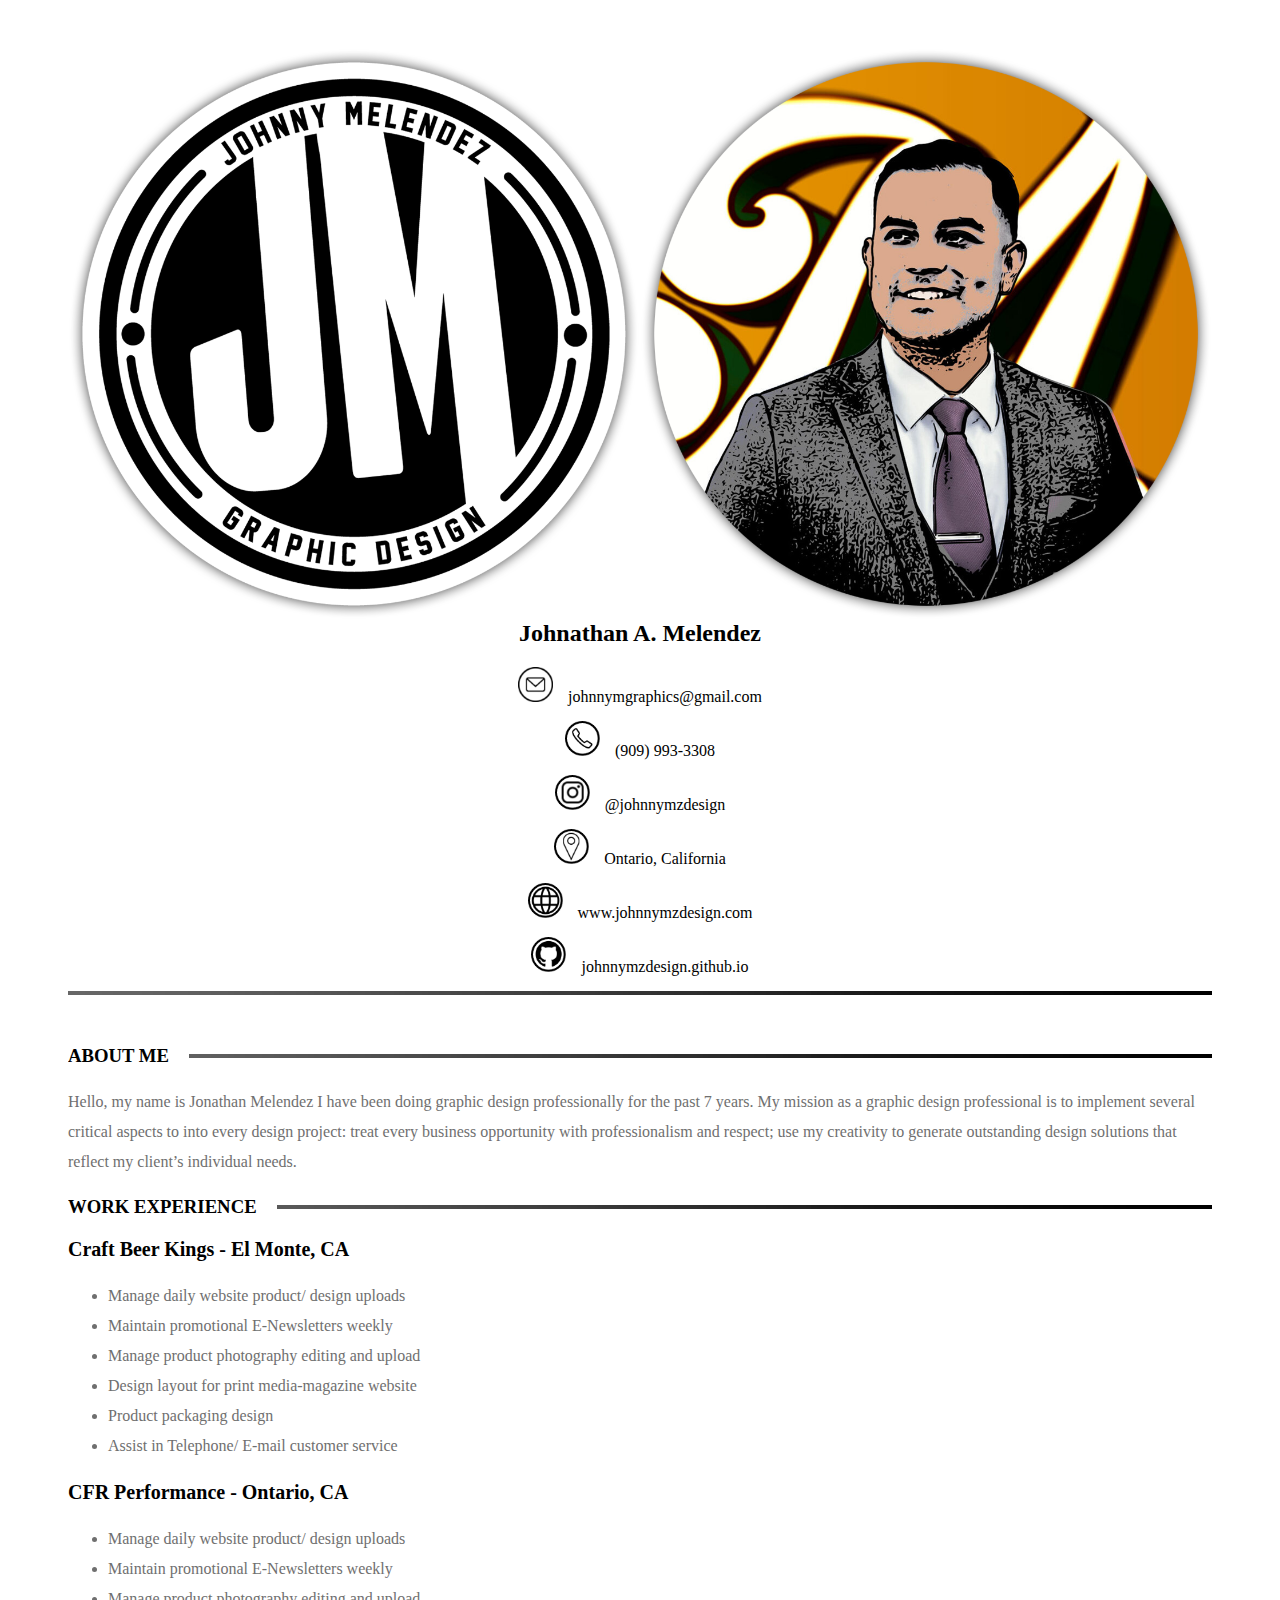
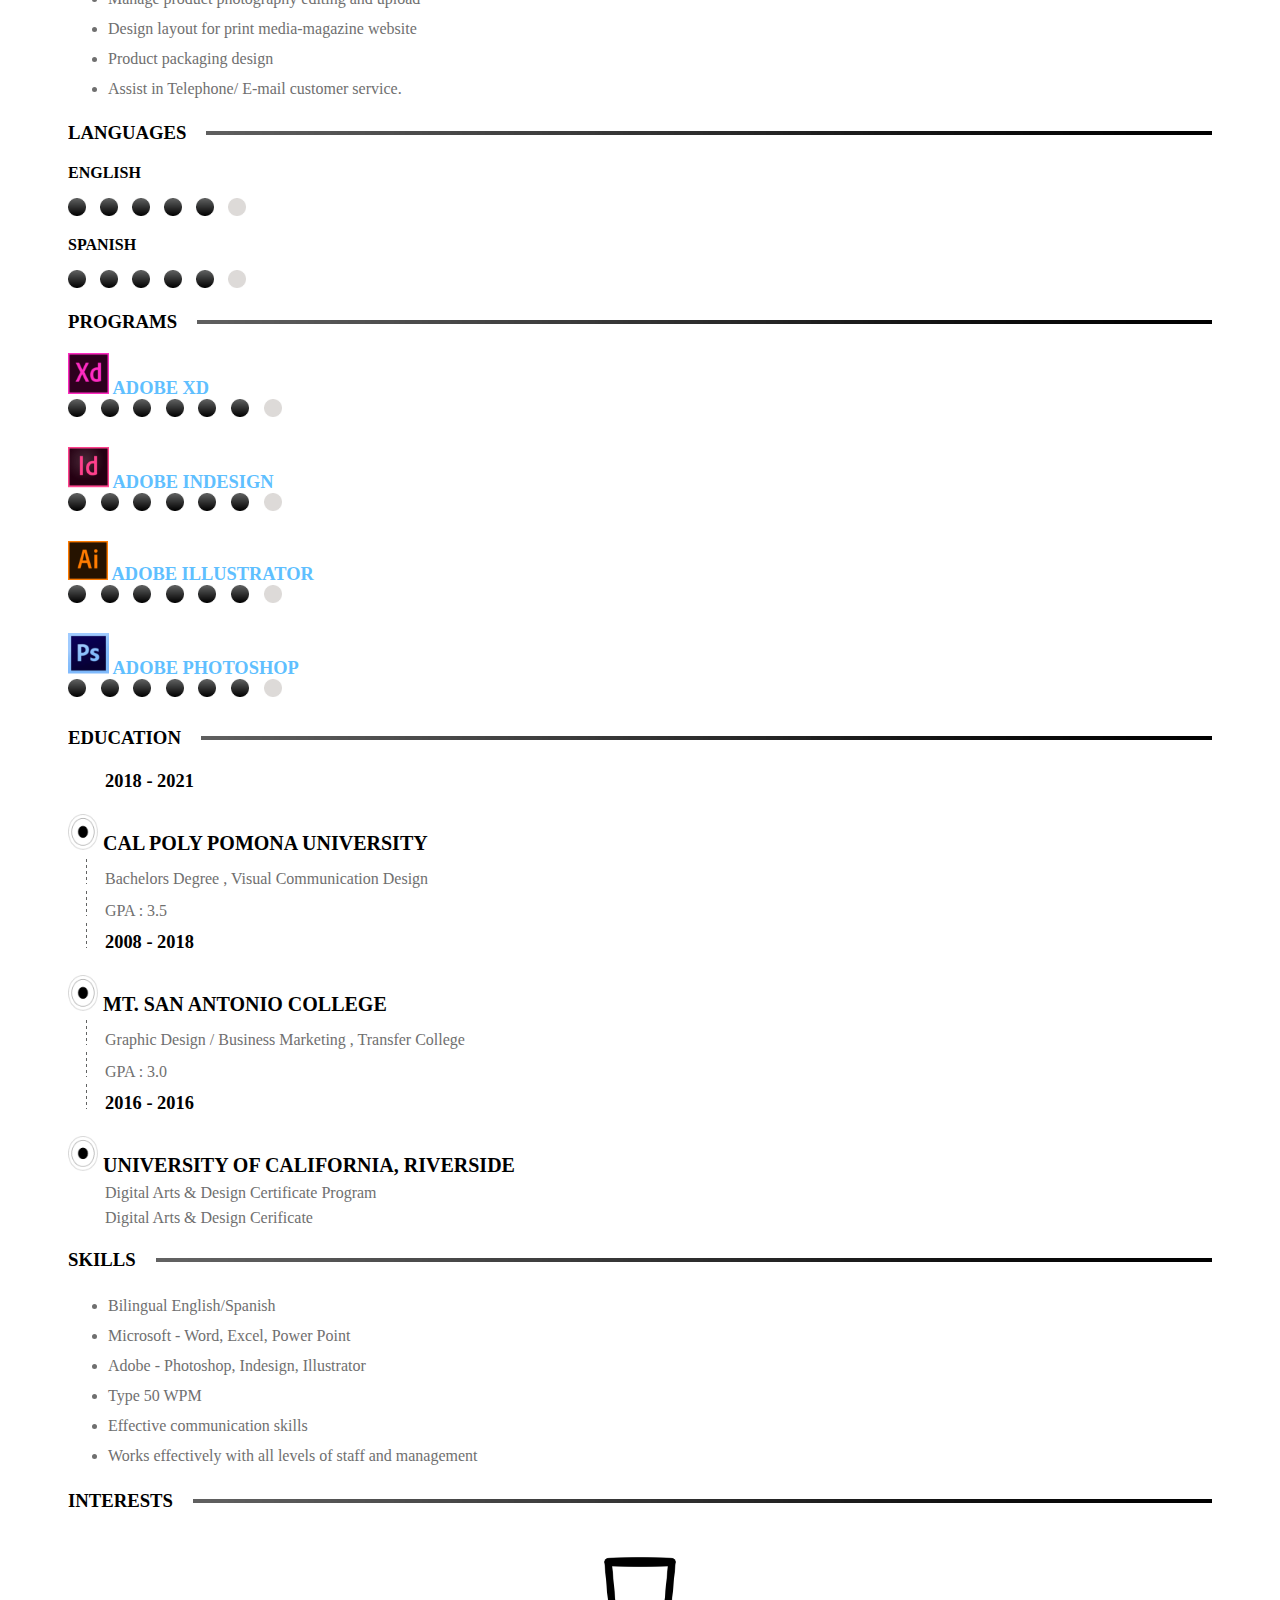
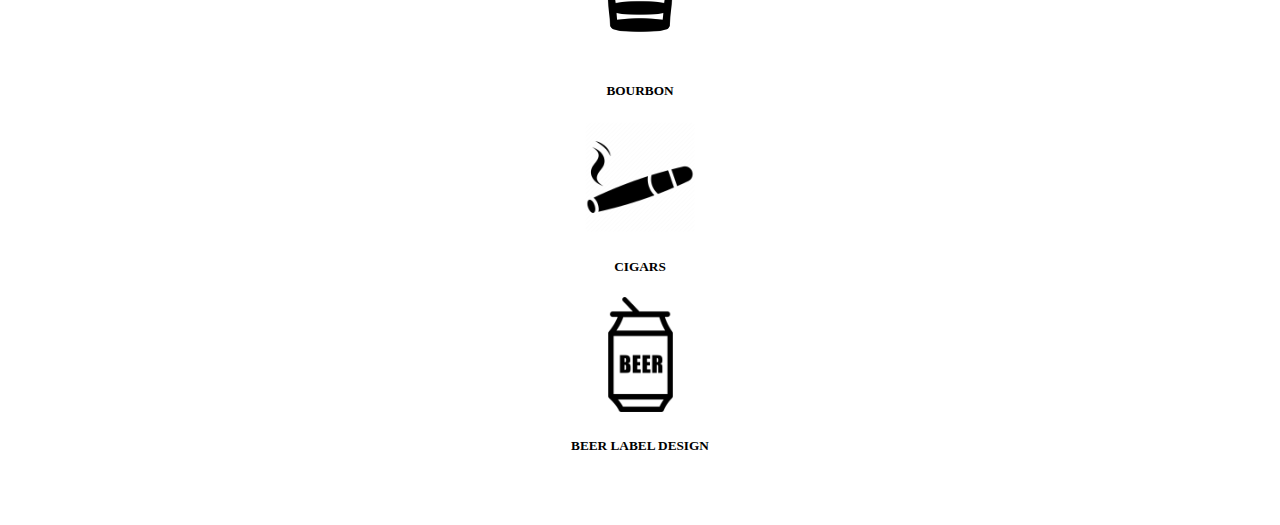
==== index.html @ 9c1ae42e "new resume page" ====
<!doctype html>
<html lang="en">
  <head>
    <!-- Meta Tags as recommended in Bootstrap's site -->
    <meta charset="utf-8">
    <meta name="viewport" content="width=device-width, initial-scale=1, shrink-to-fit=no">
	
    <link rel="stylesheet" type="text/css" href="assets/css/jm-resume.css">

    <!-- Bootstrap CSS -->
    <link
		rel="stylesheet"
		href="https://cdn.jsdelivr.net/npm/bootstrap@4.5.3/dist/css/bootstrap.min.css"
		integrity="sha384-TX8t27EcRE3e/ihU7zmQxVncDAy5uIKz4rEkgIXeMed4M0jlfIDPvg6uqKI2xXr2"
		crossorigin="anonymous">

    <title>Johnny Melendez Resume</title>
  </head>
  <body>
		<div class="container">
			<div class="row">
				<div class="col-sm-4 offset-sm-4">
					<img class="profileImage" src="assets/images/jm-logo.png">
					<img class="profileImage" src="assets/images/jm-art.png">
				</div>
			</div>
			
			<div class="row">
				<div class="col-sm-12">
					<h1 class="myName">Johnathan A. Melendez</h1>
				</div>
			</div>
			
			<div class="row">
				<div class="col-lg-4 contact">
					<img src="assets/images/email-icon.png"><a href="mailto:johnnymgraphics@gmail.com" target="_blank">johnnymgraphics@gmail.com</a>
				</div>
				<div class="col-lg-4 contact">
					<img src="assets/images/phone-icon.png"><a href="tel:9099933308">(909) 993-3308</a>
				</div>
				<div class="col-lg-4 contact">
					<img src="assets/images/ig-icon.png"><a href="https://www.instagram.com/johnnymzdesign" target="_blank">@johnnymzdesign</a>
				</div>
			</div>
			
			<div class="row">
				<div class="col-lg-4 contact">
					<img src="assets/images/location-icon.png">Ontario, California
				</div>
				<div class="col-lg-4 contact">
					<img src="assets/images/web-icon.png"><a href="https://www.johnnymzdesign.com" target="_blank">www.johnnymzdesign.com</a>
				</div>
				<div class="col-lg-4 contact">
					<img src="assets/images/github-icon.png"><a href="https://johnnymzdesign.github.io" target="_blank">johnnymzdesign.github.io</a>
				</div>
			</div>
			
			<div class="fullSeparator">&nbsp;</div>
			
			<div class="row">
				<div class="col-md-6">
					<div>
						<h3><span>ABOUT ME</span></h3>
						<p class="aboutMe">Hello, my name is Jonathan Melendez I have been doing graphic design professionally for the past 7 years. My mission as a graphic design professional is to implement several critical aspects to into every design project: treat every business opportunity with professionalism and respect; use my creativity to generate outstanding design solutions that reflect my client’s individual needs.</p>
					</div>
					<div>
						<h3><span>WORK EXPERIENCE</span></h3>
						<p class="workplace">Craft Beer Kings - El Monte, CA</p>
						<ul class="standardList">
							<li>Manage daily website product/ design uploads</li>
							<li>Maintain promotional E-Newsletters weekly</li>
							<li>Manage product photography editing and upload</li>
							<li>Design layout for print media-magazine website</li>
							<li>Product packaging design</li>
							<li>Assist in Telephone/ E-mail customer service</li>
						</ul>
						<p class="workplace">CFR Performance - Ontario, CA</p>
						<ul class="standardList">
							<li>Manage daily website product/ design uploads</li>
							<li>Maintain promotional E-Newsletters weekly</li>
							<li>Manage product photography editing and upload</li>
							<li>Design layout for print media-magazine website</li>
							<li>Product packaging design</li>
							<li>Assist in Telephone/ E-mail customer service.</li>
						</ul>
					</div>
					<div>
						<h3><span>LANGUAGES</span></h3>
						<div class="row">
							<div class="col-lg-6">
								<p><b>ENGLISH</b></p>
							</div>
							<div class="col-lg-6">
								<p class="rating">
									<img src="assets/images/black-dot.png">
									<img src="assets/images/black-dot.png">
									<img src="assets/images/black-dot.png">
									<img src="assets/images/black-dot.png">
									<img src="assets/images/black-dot.png">
									<img src="assets/images/grey-dot.png">
								</p>
							</div>
						</div>
						<div class="row">
							<div class="col-lg-6">
								<p><b>SPANISH</b></p>
							</div>
							<div class="col-lg-6">
								<p class="rating">
									<img src="assets/images/black-dot.png">
									<img src="assets/images/black-dot.png">
									<img src="assets/images/black-dot.png">
									<img src="assets/images/black-dot.png">
									<img src="assets/images/black-dot.png">
									<img src="assets/images/grey-dot.png">
								</p>
							</div>
						</div>
					</div>
				</div>
				<div class="col-md-6">
					<div>
						<h3><span>PROGRAMS</span></h3>
						
						<div class="row">
							<div class="col-xl-6 program">
								<div>
									<img src="assets/images/xd-icon.png"> ADOBE XD
								</div>
								<div class="rating">
									<img src="assets/images/black-dot.png">
									<img src="assets/images/black-dot.png">
									<img src="assets/images/black-dot.png">
									<img src="assets/images/black-dot.png">
									<img src="assets/images/black-dot.png">
									<img src="assets/images/black-dot.png">
									<img src="assets/images/grey-dot.png">
								</div>
							</div>
							<div class="col-xl-6 program">
								<div>
									<img src="assets/images/id-icon.png"> ADOBE INDESIGN
								</div>
								<div class="rating">
									<img src="assets/images/black-dot.png">
									<img src="assets/images/black-dot.png">
									<img src="assets/images/black-dot.png">
									<img src="assets/images/black-dot.png">
									<img src="assets/images/black-dot.png">
									<img src="assets/images/black-dot.png">
									<img src="assets/images/grey-dot.png">
								</div>
							</div>
						</div>
						<div class="row">
							<div class="col-xl-6 program">
								<div>
									<img src="assets/images/ai-icon.png"> ADOBE ILLUSTRATOR
								</div>
								<div class="rating">
									<img src="assets/images/black-dot.png">
									<img src="assets/images/black-dot.png">
									<img src="assets/images/black-dot.png">
									<img src="assets/images/black-dot.png">
									<img src="assets/images/black-dot.png">
									<img src="assets/images/black-dot.png">
									<img src="assets/images/grey-dot.png">
								</div>
							</div>
							<div class="col-xl-6 program">
								<div>
									<img src="assets/images/ps-icon.png"> ADOBE PHOTOSHOP
								</div>
								<div class="rating">
									<img src="assets/images/black-dot.png">
									<img src="assets/images/black-dot.png">
									<img src="assets/images/black-dot.png">
									<img src="assets/images/black-dot.png">
									<img src="assets/images/black-dot.png">
									<img src="assets/images/black-dot.png">
									<img src="assets/images/grey-dot.png">
								</div>
							</div>
						</div>
					</div>
					<div>
						<h3><span>EDUCATION</span></h3>
						<div class="year">2018 - 2021</div>
						<p class="college"><img src="assets/images/bullet-icon.png"> CAL POLY POMONA UNIVERSITY</p>
						<p class="description"><img src="assets/images/line-grid-sm-icon.png">Bachelors Degree , Visual Communication Design</p>
						<p class="description"><img src="assets/images/line-grid-sm-icon.png">GPA : 3.5</p>
						<div class="year"><img src="assets/images/line-grid-sm-icon.png">2008 - 2018</div>
						<p class="college"><img src="assets/images/bullet-icon.png"> MT. SAN ANTONIO COLLEGE</p>
						<p class="description"><img src="assets/images/line-grid-sm-icon.png">Graphic Design / Business Marketing , Transfer College</p>
						<p class="description"><img src="assets/images/line-grid-sm-icon.png">GPA : 3.0</p>
						<div class="year"><img src="assets/images/line-grid-sm-icon.png">2016 - 2016</div>
						<p class="college"><img src="assets/images/bullet-icon.png"> UNIVERSITY OF CALIFORNIA, RIVERSIDE</p>
						<p class="description">Digital Arts & Design Certificate Program<br>Digital Arts & Design Cerificate</p>
					</div>
					<div>
						<h3><span>SKILLS</span></h3>
						<ul class="standardList">
							<li>Bilingual English/Spanish</li>
							<li>Microsoft - Word, Excel, Power Point</li>
							<li>Adobe - Photoshop, Indesign, Illustrator</li>
							<li>Type 50 WPM</li>
							<li>Effective communication skills</li>
							<li>Works effectively with all levels of staff and management</li>
						</ul>
					</div>
					<div>
						<h3><span>INTERESTS</span></h3>
						<div class="row">
							<div class="col-md-4 interest">
								<img src="assets/images/glass-icon.png">
								<h5>BOURBON</h5>
							</div>
							<div class="col-md-4 interest">
								<img src="assets/images/cigar-icon.png">
								<h5>CIGARS</h5>
							</div>
							<div class="col-md-4 interest">
								<img src="assets/images/beer-icon.png">
								<h5>BEER LABEL DESIGN</h5>
							</div>
						</div>
					</div>
				</div>
			</div>
		</div>
	</body>
</html>
---- assets/css/jm-resume.css ----
.container {
	padding: 40px 60px 40px 60px !important;
}

.profileImage {
	width: 50%;
	height: auto;

	float: left;
}

.myName {
	text-align: center;
	font-size: 1.5em;

	margin-top: 20px;
	margin-bottom: 20px;
}

.contact {
	margin-bottom: 15px;
	
	text-align: center;
	white-space: nowrap;
}

.contact img {
	width: 35px;
	height: 35px;

	margin-right: 15px;
}

.contact a, .contact a:hover {
	color: black;

	text-align: center;
	text-decoration: none;
}

.fullSeparator {
	background-image: url('../images/separator.jpg');
	background-size: 100% 100%;

	width: 100%;
	height: 4px;
	
	margin-top: 15px;
	margin-bottom: 50px;
}

h3 {
	background-image: url('../images/separator.jpg');
	background-repeat: no-repeat;
	background-size: 100% 4px;
	background-position: center center;
	
	overflow: hidden;
	margin-bottom: 20px !important;
}

h3 span{
	background-color: white;
	padding-right: 20px;
}

.aboutMe {
	color: #6f6f6f;
	line-height: 30px;
}

.workplace {
	font-weight: bold;
	font-size: 1.25em;
}

.standardList {
	color: #6f6f6f;
	line-height: 30px;
}

.program {
	color: #5fbfff;
	
	font-size: 1.15em;
	font-weight: bold;
	
	margin-bottom: 25px;
}

.rating img {
	width: 18px;
	height: 18px;
	
	margin-right: 10px;
}

.college {
	font-size: 1.25em;
	font-weight: bold;
}

.college img {
	width: 30px;
	height: auto;
}

.description {
	color: #6f6f6f;
	
	line-height: 25px;
	
	margin-top: -1rem;
}

.description:last-of-type {
	padding-left: 37px;
}

.year {
	font-size: 1.15em;
	font-weight: bold;
	
	line-height: 25px;

	margin-top: -1rem;
}

.year:first-of-type {
	padding-left: 37px;

	margin-top: 1rem;
}

.interest {
	text-align: center;
}
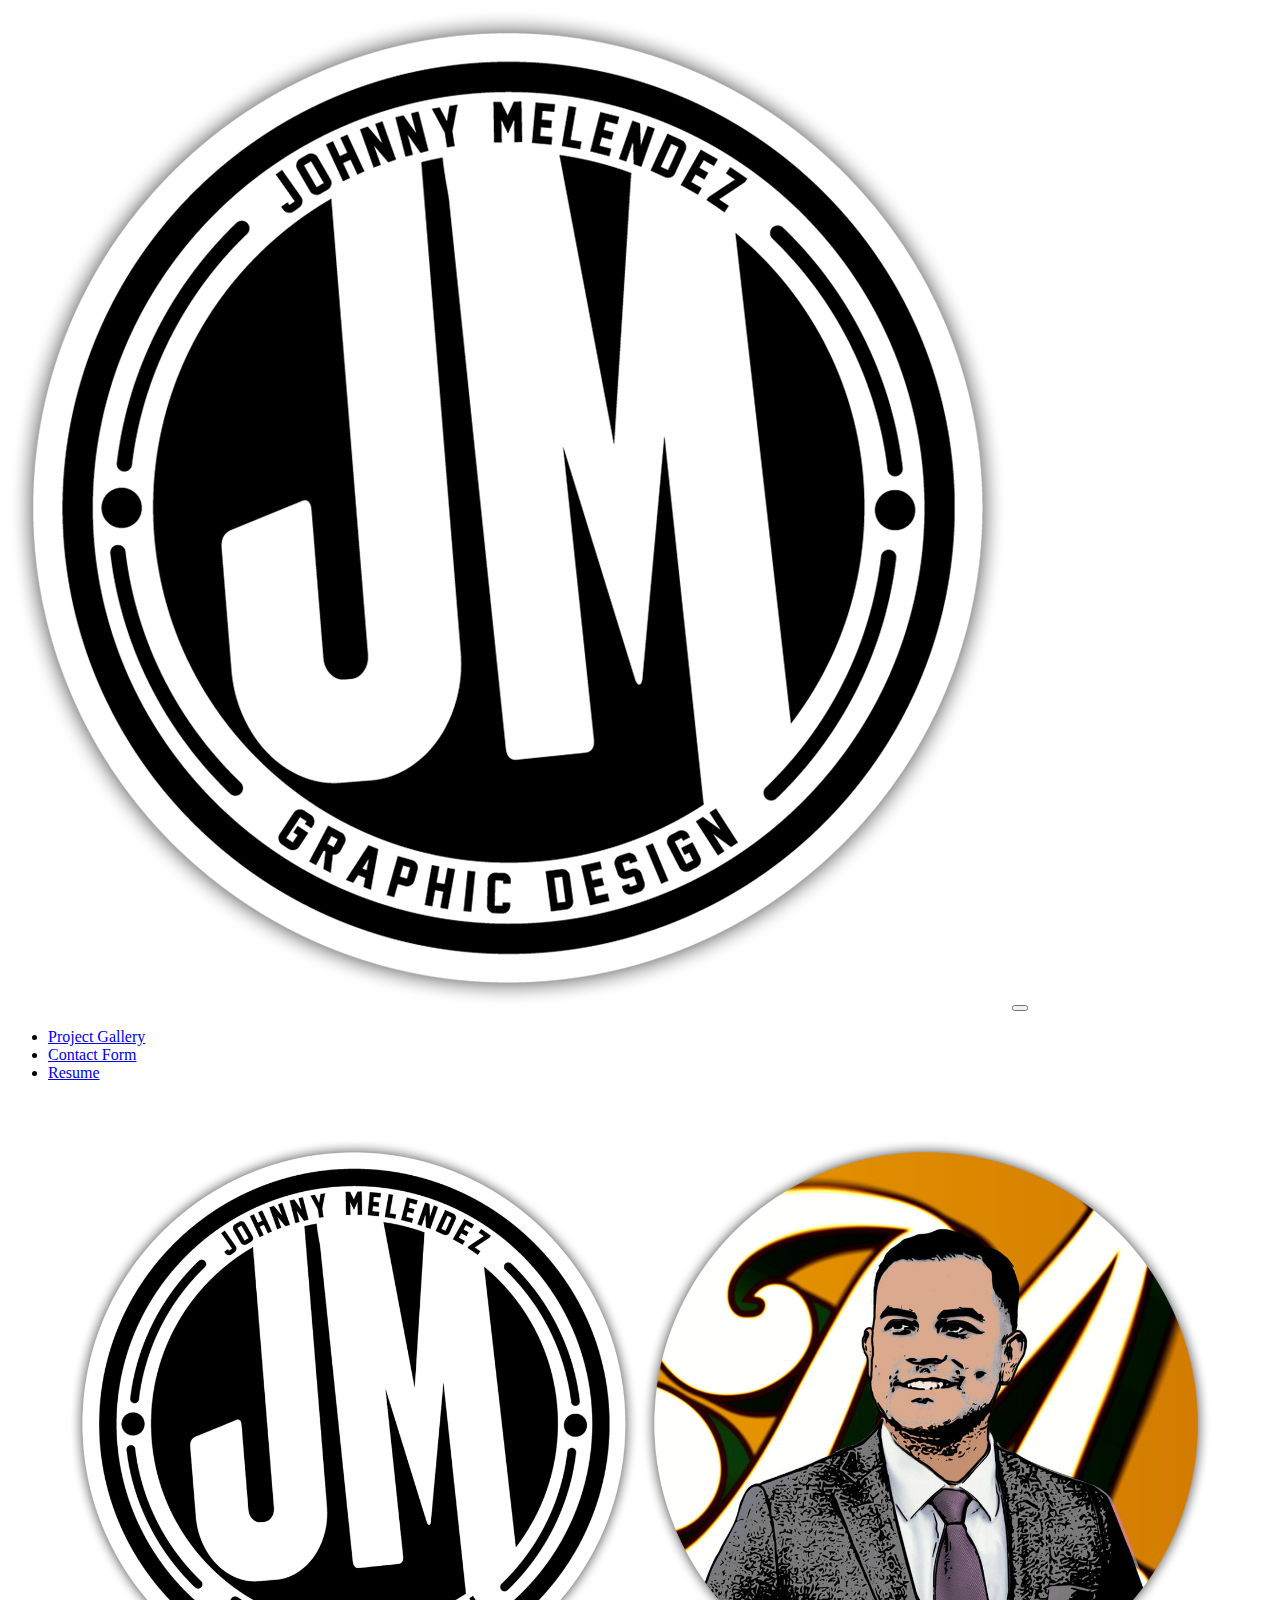
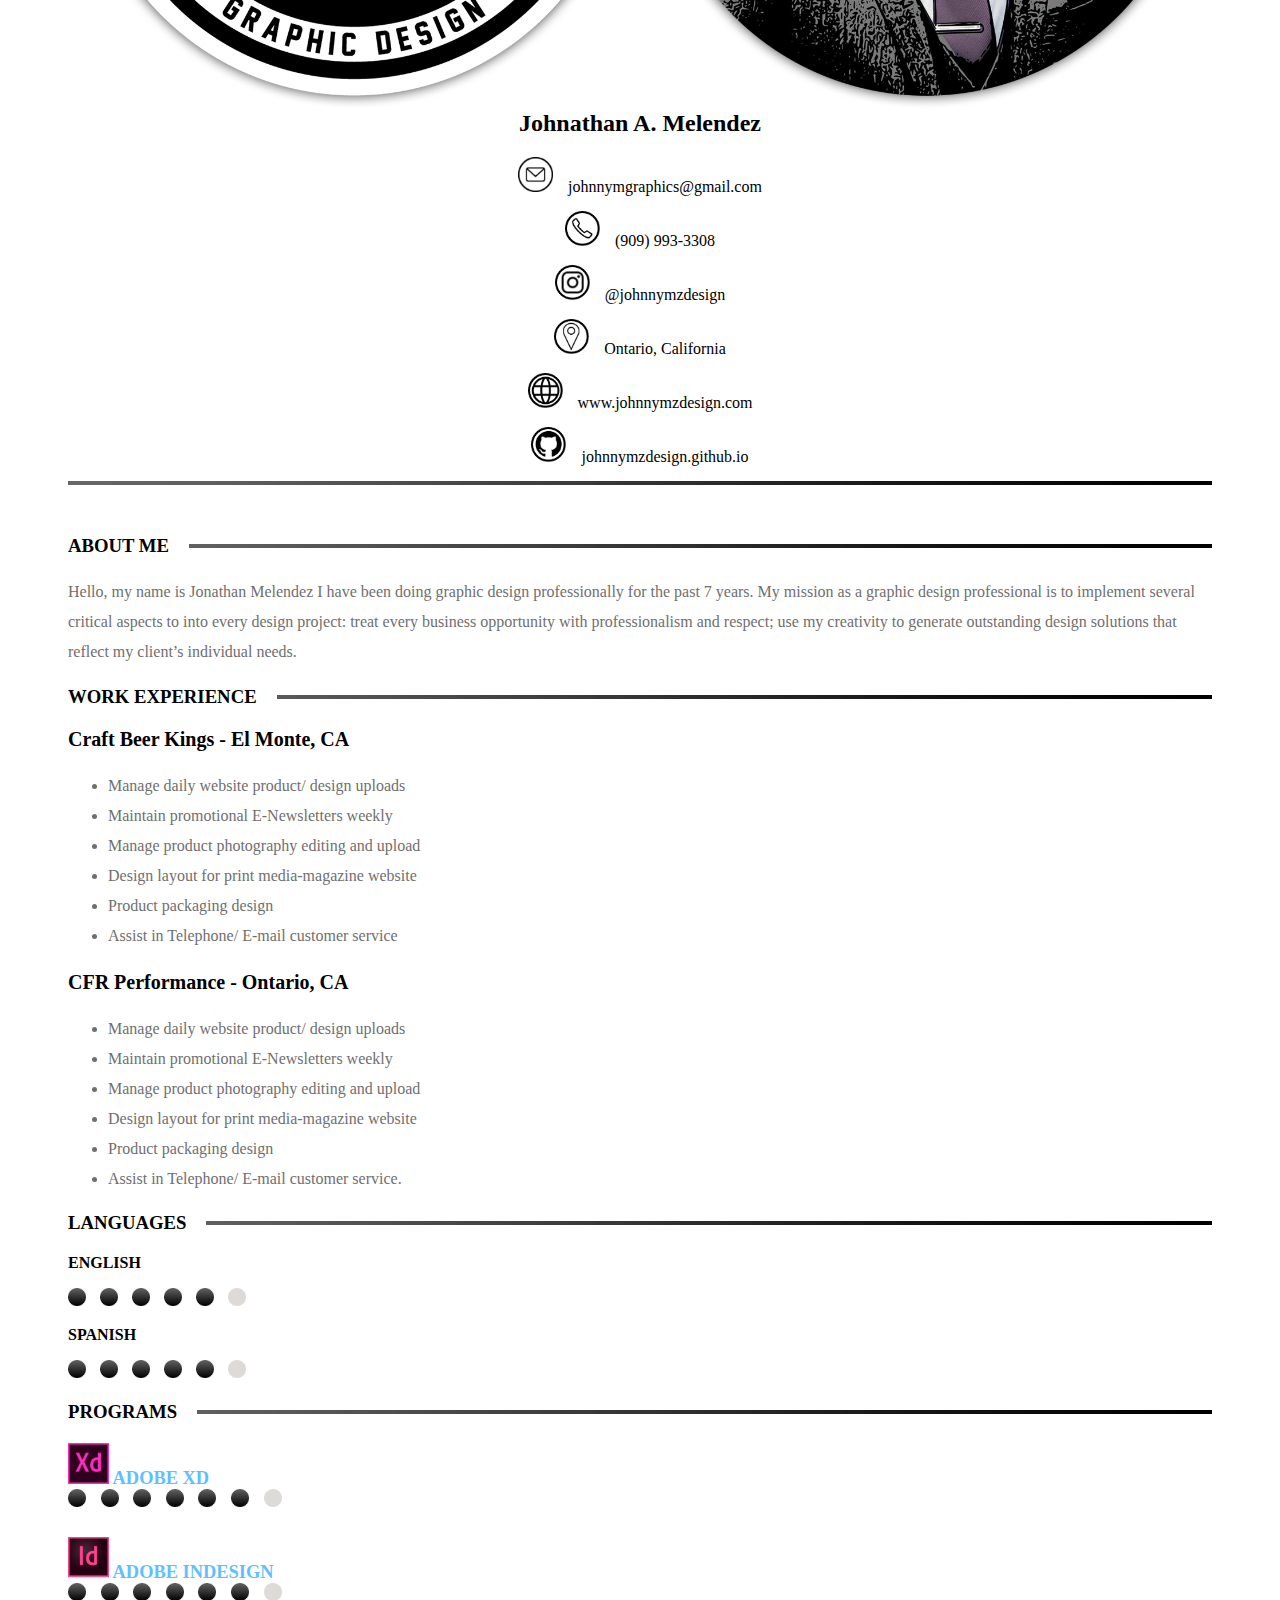
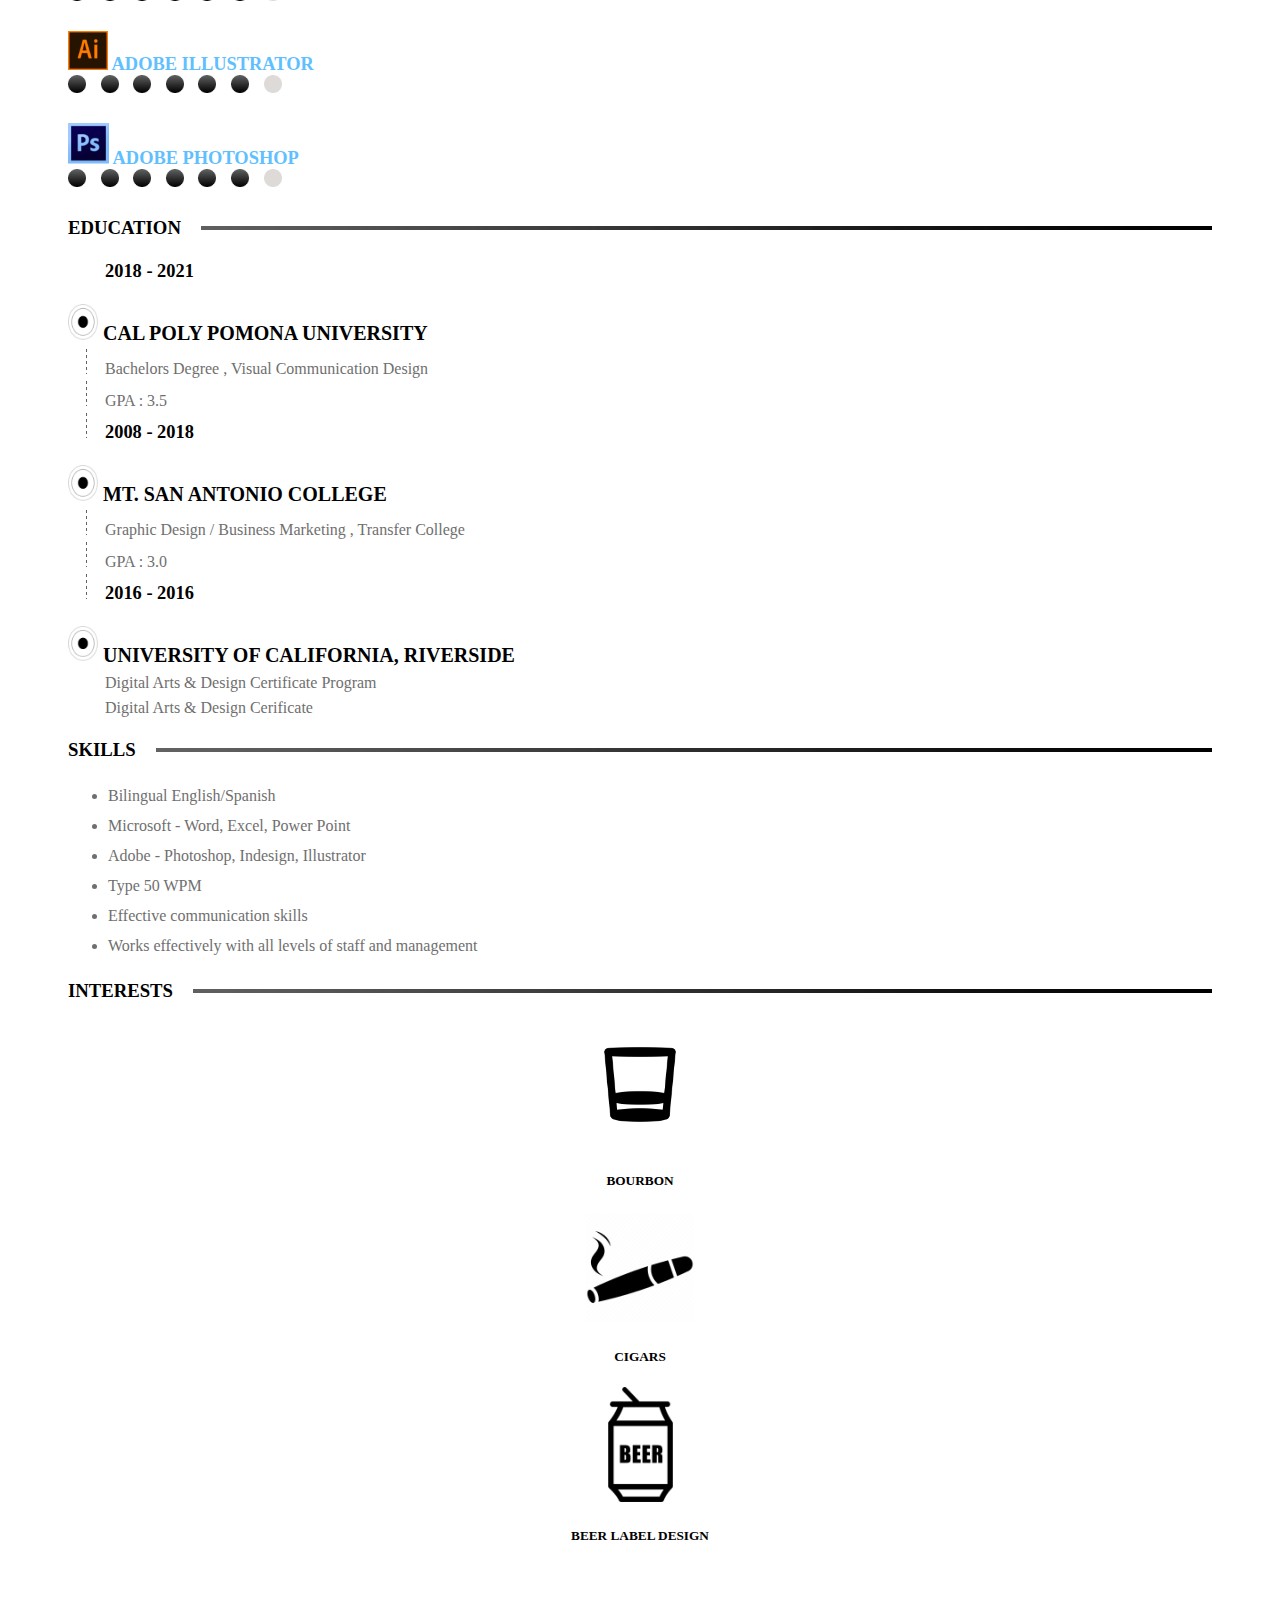
==== commit 636a46f4: "site fix" ====
--- a/index.html
+++ b/index.html
@@ -1,22 +1,46 @@
 <!doctype html>
 <html lang="en">
-  <head>
-    <!-- Meta Tags as recommended in Bootstrap's site -->
-    <meta charset="utf-8">
-    <meta name="viewport" content="width=device-width, initial-scale=1, shrink-to-fit=no">
+	<head>
+		<!-- Meta Tags as recommended in Bootstrap's site -->
+		<meta charset="utf-8">
+		<meta name="viewport" content="width=device-width, initial-scale=1">
 	
-    <link rel="stylesheet" type="text/css" href="assets/css/jm-resume.css">
-
-    <!-- Bootstrap CSS -->
-    <link
-		rel="stylesheet"
-		href="https://cdn.jsdelivr.net/npm/bootstrap@4.5.3/dist/css/bootstrap.min.css"
-		integrity="sha384-TX8t27EcRE3e/ihU7zmQxVncDAy5uIKz4rEkgIXeMed4M0jlfIDPvg6uqKI2xXr2"
-		crossorigin="anonymous">
-
-    <title>Johnny Melendez Resume</title>
-  </head>
-  <body>
+		<link rel="stylesheet" type="text/css" href="assets/css/jm-resume.css">
+
+		<!-- Bootstrap CSS -->
+		<link
+			rel="stylesheet"
+			href="https://cdn.jsdelivr.net/npm/bootstrap@4.5.3/dist/css/bootstrap.min.css"
+			integrity="sha384-TX8t27EcRE3e/ihU7zmQxVncDAy5uIKz4rEkgIXeMed4M0jlfIDPvg6uqKI2xXr2"
+			crossorigin="anonymous">
+
+		<title>Johnny Melendez Resume</title>
+	</head>
+	<body>
+
+		<nav class="navbar navbar-expand-lg navbar-light navigationBar">
+			<a class="navbar-brand" href="index.html"><img class="logo" src="assets/images/jm-logo.png"></a>
+			
+			<button class="navbar-toggler" type="button" data-toggle="collapse" data-target="#navbarSupportedContent"
+				aria-controls="navbarSupportedContent" aria-expanded="false" aria-label="Toggle navigation">
+				<span class="navbar-toggler-icon"></span>
+			</button>
+
+			<div class="collapse navbar-collapse" id="navbarSupportedContent">
+				<ul class="navbar-nav mr-auto">
+					<li class="nav-item">
+						<a class="nav-link" href="index.html">Project Gallery</a>
+					</li>
+					<li class="nav-item">
+						<a class="nav-link" href="contact.html">Contact Form</a>
+					</li>
+					<li class="nav-item">
+						<a class="nav-link" href="jam-resume.html">Resume</a>
+					</li>
+				</ul>
+			</div>
+		</nav>
+
 		<div class="container">
 			<div class="row">
 				<div class="col-sm-4 offset-sm-4">
@@ -228,5 +252,9 @@
 				</div>
 			</div>
 		</div>
+
+		<script src="https://code.jquery.com/jquery-3.5.1.slim.min.js" integrity="sha384-DfXdz2htPH0lsSSs5nCTpuj/zy4C+OGpamoFVy38MVBnE+IbbVYUew+OrCXaRkfj" crossorigin="anonymous"></script>
+		<script src="https://cdn.jsdelivr.net/npm/bootstrap@4.5.3/dist/js/bootstrap.bundle.min.js" integrity="sha384-ho+j7jyWK8fNQe+A12Hb8AhRq26LrZ/JpcUGGOn+Y7RsweNrtN/tE3MoK7ZeZDyx" crossorigin="anonymous"></script>
+
 	</body>
 </html>